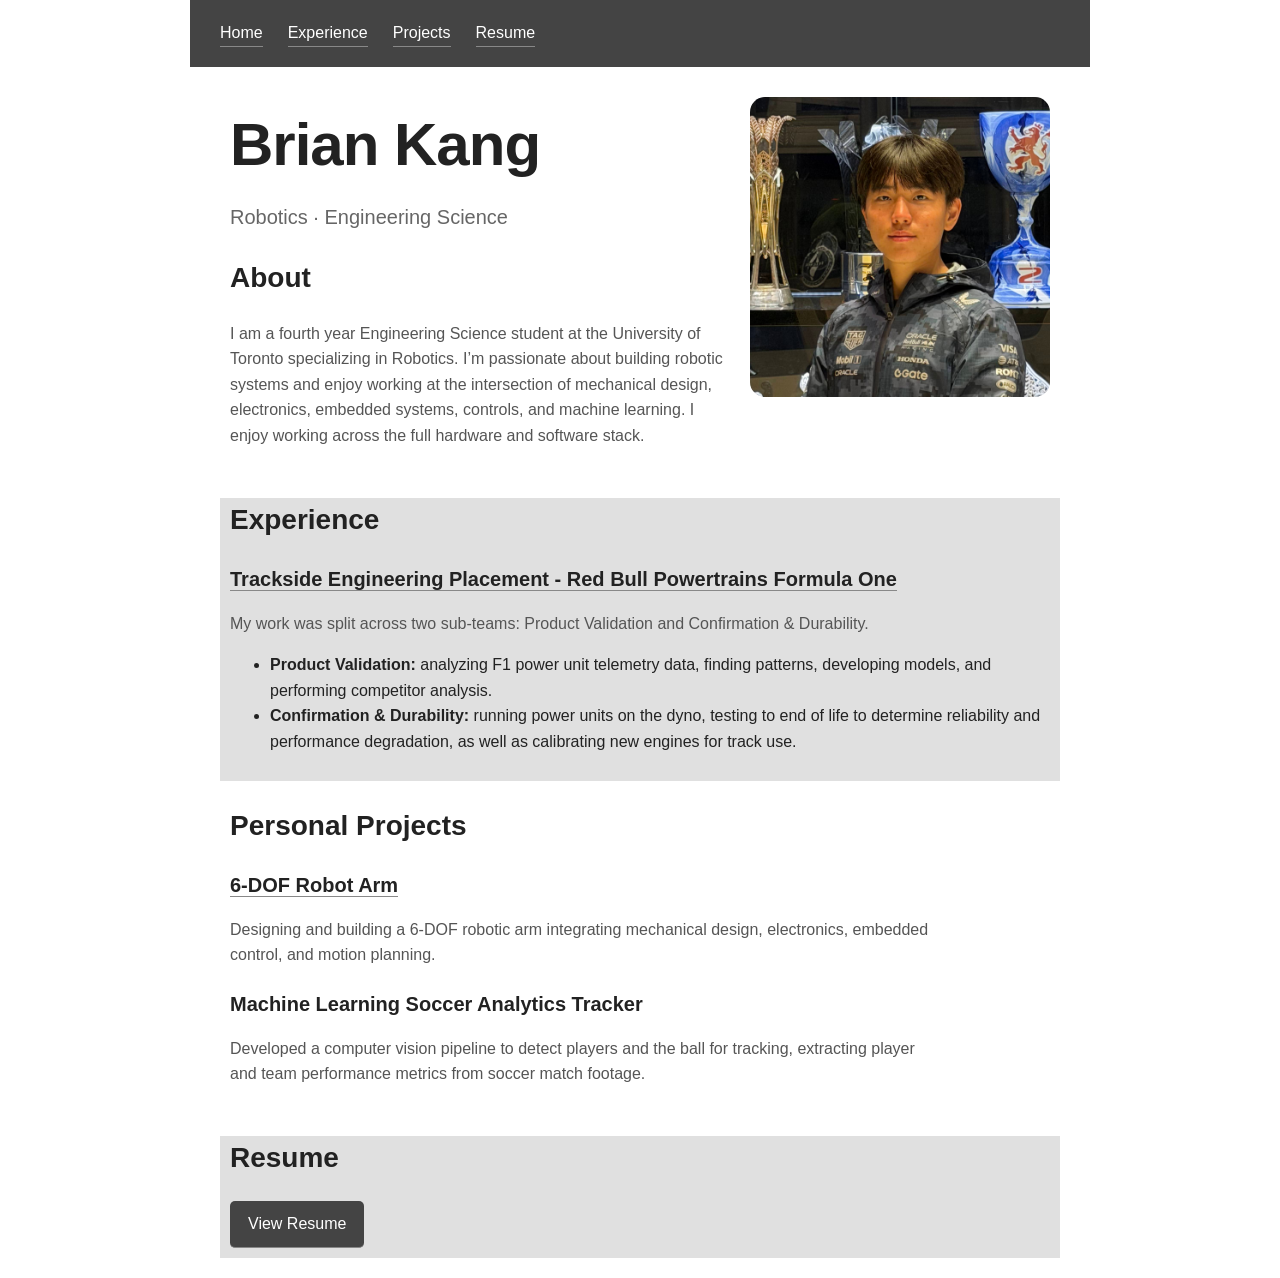
==== index.html @ 8e1b6d7b "alternating colour blocking" ====
<!DOCTYPE html>
<html lang="en">
<head>
    <meta charset="UTF-8">
    <meta name="viewport" content="width=device-width, initial-scale=1.0">
    <title>Brian Kang Portfolio</title>
    <link rel="stylesheet" href="style.css">
</head>

<body>
    <header>
        <nav>
            <a href="index.html">Home</a>
            <a href="experience.html">Experience</a>
            <a href="projects.html">Projects</a>
            <a href="assets/Brian-Kang-Resume.pdf">Resume</a>
        </nav>
    </header>

    <main>
        <section class="intro">
            <div>
                <h1 class="intro-name">Brian Kang</h1>
                <p class="intro-degree">Robotics · Engineering Science</p>

                <h2>About</h2>
                <p>
                    I am a fourth year Engineering Science student at the University of Toronto specializing in Robotics.
                    <!-- I’m interested in building intelligent robotic systems, with a particular focus on controls, embedded systems, and motion planning. -->
                     <!-- I enjoy working across the hardware and software stack, from designing mechanical systems and electronics to developing the control algorithms that bring them to life. -->
                    I’m passionate about building robotic systems and enjoy working at the intersection of mechanical design, electronics, embedded systems, controls, and machine learning.
                    I enjoy working across the full hardware and software stack.
                </p>
            </div>

            <img class="headshot" src="assets/headshot.jpg" alt="Brian Kang Headshot">
        </section>
    

        <section class="alternate-colour">
            <h2>Experience</h2>
            <h3>
                <a href="experience.html#red-bull">Trackside Engineering Placement - Red Bull Powertrains Formula One</a>
            </h3>
            <p>
                My work was split across two sub-teams: Product Validation and Confirmation & Durability.
            </p>
            <ul>
                <li>
                    <b>Product Validation:</b> analyzing F1 power unit telemetry data, finding patterns, developing models, and performing competitor analysis.
                </li>
                <li>
                    <b>Confirmation & Durability: </b> running power units on the dyno, testing to end of life to determine reliability and performance degradation, as well as calibrating new engines for track use.
                </li>
            </ul>
        </section>

        <section>
            <h2>Personal Projects</h2>
            <h3>
                <a href="projects.html#robot-arm">6-DOF Robot Arm</a>
            </h3>
            <p>
                Designing and building a 6-DOF robotic arm integrating mechanical
                design, electronics, embedded control, and motion planning.
            </p>

            <h3>Machine Learning Soccer Analytics Tracker</h3>
            <p>
                Developed a computer vision pipeline to detect players and
                the ball for tracking, extracting player and team performance metrics from
                soccer match footage.
            </p>
        </section>

        <section class="alternate-colour">
            <h2>Resume</h2>
            <a class="resume-button" href="assets/Brian-Kang-Resume.pdf">
                View Resume
            </a>
        </section>

    </main>

</body>
</html>
---- style.css ----
/* General */
* {
    box-sizing: border-box;
}

html {
    scroll-behavior: smooth;
}

body {
    margin: 0;
    font-family: -apple-system, BlinkMacSystemFont, "Segoe UI", sans-serif;
    color: #222;
    background: #fff;
    line-height: 1.6;
}

/* Layout */
header,
main {
    max-width: 900px;
    margin: 0 auto;
    padding: 0 30px;
}

header {
    background: #444;
    color: white;
    padding-top: 20px;
    padding-bottom: 20px;
    display: flex;
    justify-content: space-between;
    align-items: center;
}

nav {
    display: flex;
    gap: 25px;
}

img {
    width: 200px;
    align-items: center;
}

/* Sections */
section {
    padding: 10px 10px;
    padding-top: 0px;
    margin-bottom: 20px;
}

h1 {
    margin: 0;
    font-size: 36px;
    font-weight: 600;
    letter-spacing: -1px;
}

h2 {
    margin-bottom: 20px;
    font-size: 28px;
    font-weight: 600;
}

h3 {
    margin-bottom: 5px;
    font-size: 20px;
}

p {
    max-width: 700px;
    color: #555;
}

/* Text Classes */
.intro {
    display: grid;
    grid-template-columns: 2fr 1fr;
    gap: 20px;
    margin-top: 30px;
}

.intro-name {
    font-size: 60px;
}

.intro-degree {
    margin-top: 8px;
    color: #666;
    font-size: 20px;
}

.alternate-colour {
    background-color: #e0e0e0;
}

.content {
    max-width: 900px;
    margin: 0 auto;
    padding: 0 30px;
}

.resume-button {
    display: inline-block;
    background-color: #444;
    color: white;
    padding: 10px 18px;
    text-decoration: none;
    border-radius: 5px;
    transition: 0.2s;
}
.resume-button:hover {
    background-color: #888;
}


.projects {
    color: #222222;
    background: #ffffff;
}

/* Image Classes */
.headshot {
    width: 300px;
    height: 300px;
    object-fit: cover;
    border-radius: 5%;
}

/* Links */
a {
    color: inherit;
    text-decoration: none;
    border-bottom: 1px solid #888;
}

a:hover {
    border-bottom-color: #222;
}
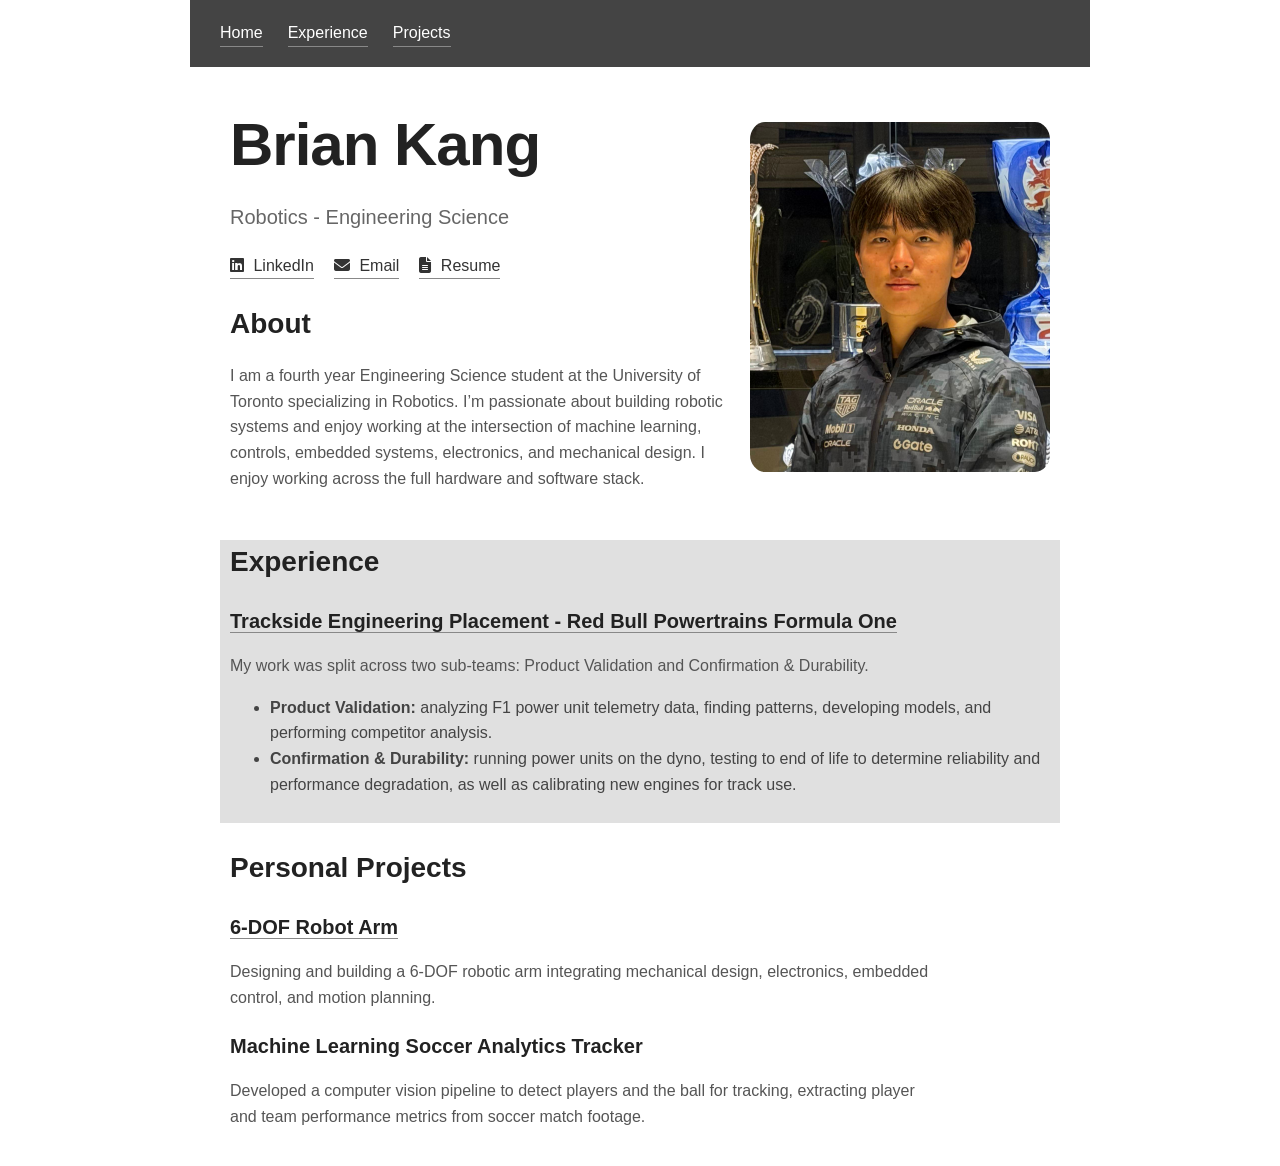
==== commit 37b19284: "added linkedin, email, and resume icons to main page" ====
--- a/index.html
+++ b/index.html
@@ -5,6 +5,9 @@
     <meta name="viewport" content="width=device-width, initial-scale=1.0">
     <title>Brian Kang Portfolio</title>
     <link rel="stylesheet" href="style.css">
+    <link
+        rel="stylesheet"
+        href="https://cdnjs.cloudflare.com/ajax/libs/font-awesome/6.5.2/css/all.min.css">
 </head>
 
 <body>
@@ -13,7 +16,6 @@
             <a href="index.html">Home</a>
             <a href="experience.html">Experience</a>
             <a href="projects.html">Projects</a>
-            <a href="assets/Brian-Kang-Resume.pdf">Resume</a>
         </nav>
     </header>
 
@@ -21,14 +23,29 @@
         <section class="intro">
             <div>
                 <h1 class="intro-name">Brian Kang</h1>
-                <p class="intro-degree">Robotics · Engineering Science</p>
+                <p class="intro-degree">Robotics - Engineering Science</p>
+
+                <div class="contact-links">
+                    <a href="https://www.linkedin.com/in/briansgkang/" target="_blank">
+                        <i class="fa-brands fa-linkedin"></i>
+                        LinkedIn
+                    </a>
+                    <a href="mailto:bsg.kang@mail.utoronto.ca">
+                        <i class="fa-solid fa-envelope"></i>
+                        Email
+                    </a>
+                    <a href="assets/Brian-Kang-Resume.pdf">
+                        <i class="fa-solid fa-file-lines"></i>
+                        Resume
+                    </a>
+                </div>
 
                 <h2>About</h2>
                 <p>
                     I am a fourth year Engineering Science student at the University of Toronto specializing in Robotics.
                     <!-- I’m interested in building intelligent robotic systems, with a particular focus on controls, embedded systems, and motion planning. -->
-                     <!-- I enjoy working across the hardware and software stack, from designing mechanical systems and electronics to developing the control algorithms that bring them to life. -->
-                    I’m passionate about building robotic systems and enjoy working at the intersection of mechanical design, electronics, embedded systems, controls, and machine learning.
+                    <!-- I enjoy working across the hardware and software stack, from designing mechanical systems and electronics to developing the control algorithms that bring them to life. -->
+                    I’m passionate about building robotic systems and enjoy working at the intersection of machine learning, controls, embedded systems, electronics, and mechanical design.
                     I enjoy working across the full hardware and software stack.
                 </p>
             </div>
@@ -72,14 +89,6 @@
                 soccer match footage.
             </p>
         </section>
-
-        <section class="alternate-colour">
-            <h2>Resume</h2>
-            <a class="resume-button" href="assets/Brian-Kang-Resume.pdf">
-                View Resume
-            </a>
-        </section>
-
     </main>
 
 </body>
--- a/style.css
+++ b/style.css
@@ -47,7 +47,7 @@
 section {
     padding: 10px 10px;
     padding-top: 0px;
-    margin-bottom: 20px;
+    margin-bottom: 10px;
 }
 
 h1 {
@@ -58,7 +58,7 @@
 }
 
 h2 {
-    margin-bottom: 20px;
+    margin-bottom: 10px;
     font-size: 28px;
     font-weight: 600;
 }
@@ -73,10 +73,14 @@
     color: #555;
 }
 
-/* Text Classes */
+li {
+    color: #444;
+}
+
+/* Classes */
 .intro {
     display: grid;
-    grid-template-columns: 2fr 1fr;
+    grid-template-columns: 3fr 1fr;
     gap: 20px;
     margin-top: 30px;
 }
@@ -120,12 +124,27 @@
     background: #ffffff;
 }
 
+.contact-links {
+    display: flex;
+    gap: 20px;
+}
+
+.contact-links a {
+    text-decoration: none;
+    color: #333;
+}
+
+.contact-links i {
+    margin-right: 5px;
+}
+
 /* Image Classes */
 .headshot {
     width: 300px;
-    height: 300px;
+    height: 350px;
     object-fit: cover;
     border-radius: 5%;
+    margin-top: 25px;
 }
 
 /* Links */
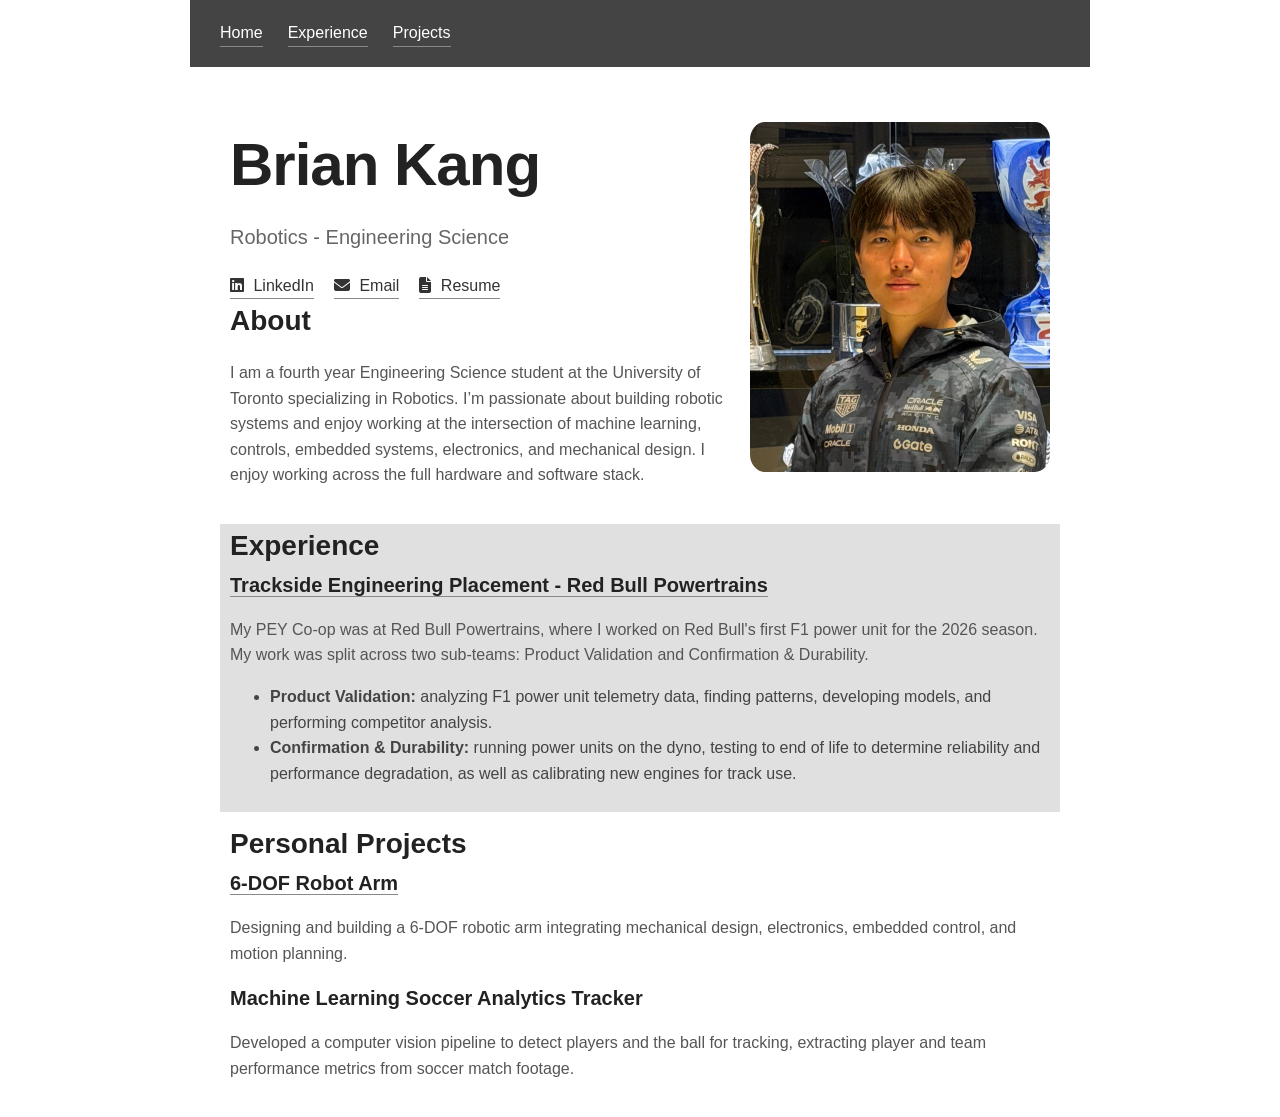
==== commit 8de19ed8: "wrote experience page, added html page icons" ====
--- a/index.html
+++ b/index.html
@@ -8,6 +8,7 @@
     <link
         rel="stylesheet"
         href="https://cdnjs.cloudflare.com/ajax/libs/font-awesome/6.5.2/css/all.min.css">
+    <link rel="icon" href="data:image/svg+xml,<svg xmlns=%22http://www.w3.org/2000/svg%22 viewBox=%220 0 100 100%22><text y=%22.9em%22 font-size=%2290%22>🦾</text></svg>">
 </head>
 
 <body>
@@ -57,9 +58,10 @@
         <section class="alternate-colour">
             <h2>Experience</h2>
             <h3>
-                <a href="experience.html#red-bull">Trackside Engineering Placement - Red Bull Powertrains Formula One</a>
+                <a href="experience.html#red-bull">Trackside Engineering Placement - Red Bull Powertrains</a>
             </h3>
             <p>
+                My PEY Co-op was at Red Bull Powertrains, where I worked on Red Bull's first F1 power unit for the 2026 season.
                 My work was split across two sub-teams: Product Validation and Confirmation & Durability.
             </p>
             <ul>
--- a/style.css
+++ b/style.css
@@ -52,24 +52,25 @@
 
 h1 {
     margin: 0;
+    margin-top: 20px;
     font-size: 36px;
     font-weight: 600;
     letter-spacing: -1px;
 }
 
 h2 {
-    margin-bottom: 10px;
+    margin: 0;
     font-size: 28px;
     font-weight: 600;
 }
 
 h3 {
-    margin-bottom: 5px;
+    margin: 0;
     font-size: 20px;
 }
 
 p {
-    max-width: 700px;
+    /* max-width: 700px; */
     color: #555;
 }
 
@@ -147,6 +148,62 @@
     margin-top: 25px;
 }
 
+.project-header {
+    display: flex;
+    justify-content: space-between;
+    align-items: center;
+}
+
+.project-section {
+    display: flex;
+    align-items: center;
+    gap: 40px;
+}
+
+.project-section.reverse {
+    flex-direction: row-reverse;
+}
+
+.project-image {
+    width: 50%;
+    height: auto;
+}
+
+.image-column {
+    display: flex;
+    flex-direction: column;
+    gap: 10px;
+}
+
+.image-column .project-image {
+    width: 100%;
+}
+
+.gallery {
+    display: grid;
+    grid-template-columns: repeat(6, 1fr);
+    gap: 15px;
+}
+
+.gallery img {
+    width: 100%;
+    height: 150px;
+    object-fit: cover;
+}
+
+.gallery-three {
+    display: grid;
+    grid-template-columns: repeat(3, 1fr);
+    gap: 15px;
+}
+
+.gallery-three img {
+    width: 100%;
+    height: 400px;
+    object-fit: cover;
+}
+
+
 /* Links */
 a {
     color: inherit;
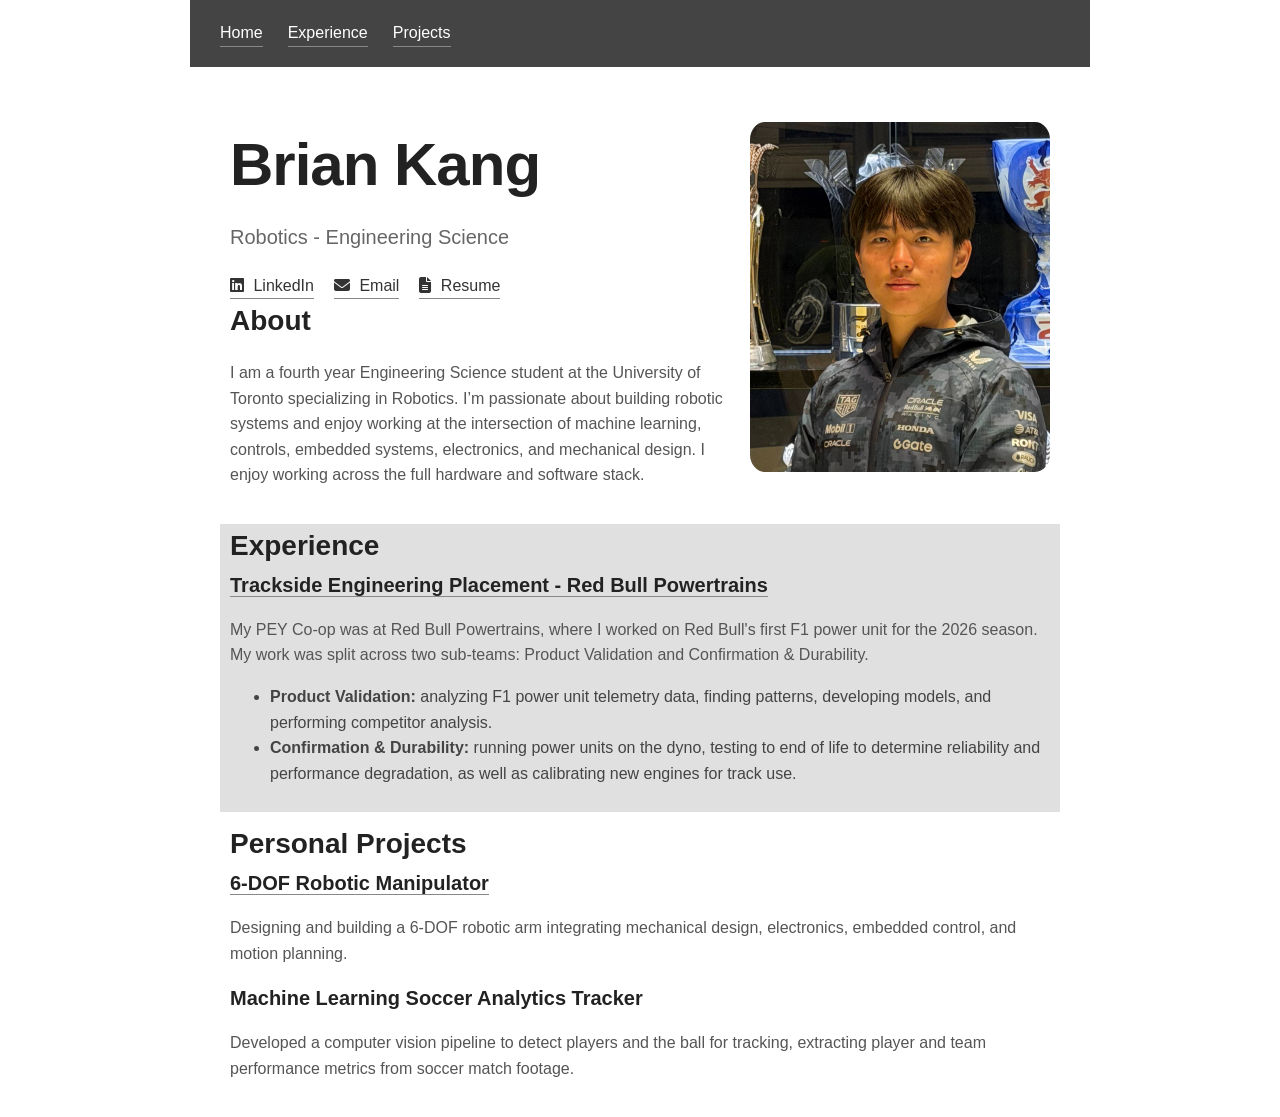
==== commit 76f55a9f: "updated resume" ====
--- a/index.html
+++ b/index.html
@@ -77,7 +77,7 @@
         <section>
             <h2>Personal Projects</h2>
             <h3>
-                <a href="projects.html#robot-arm">6-DOF Robot Arm</a>
+                <a href="projects.html#robot-arm">6-DOF Robotic Manipulator</a>
             </h3>
             <p>
                 Designing and building a 6-DOF robotic arm integrating mechanical
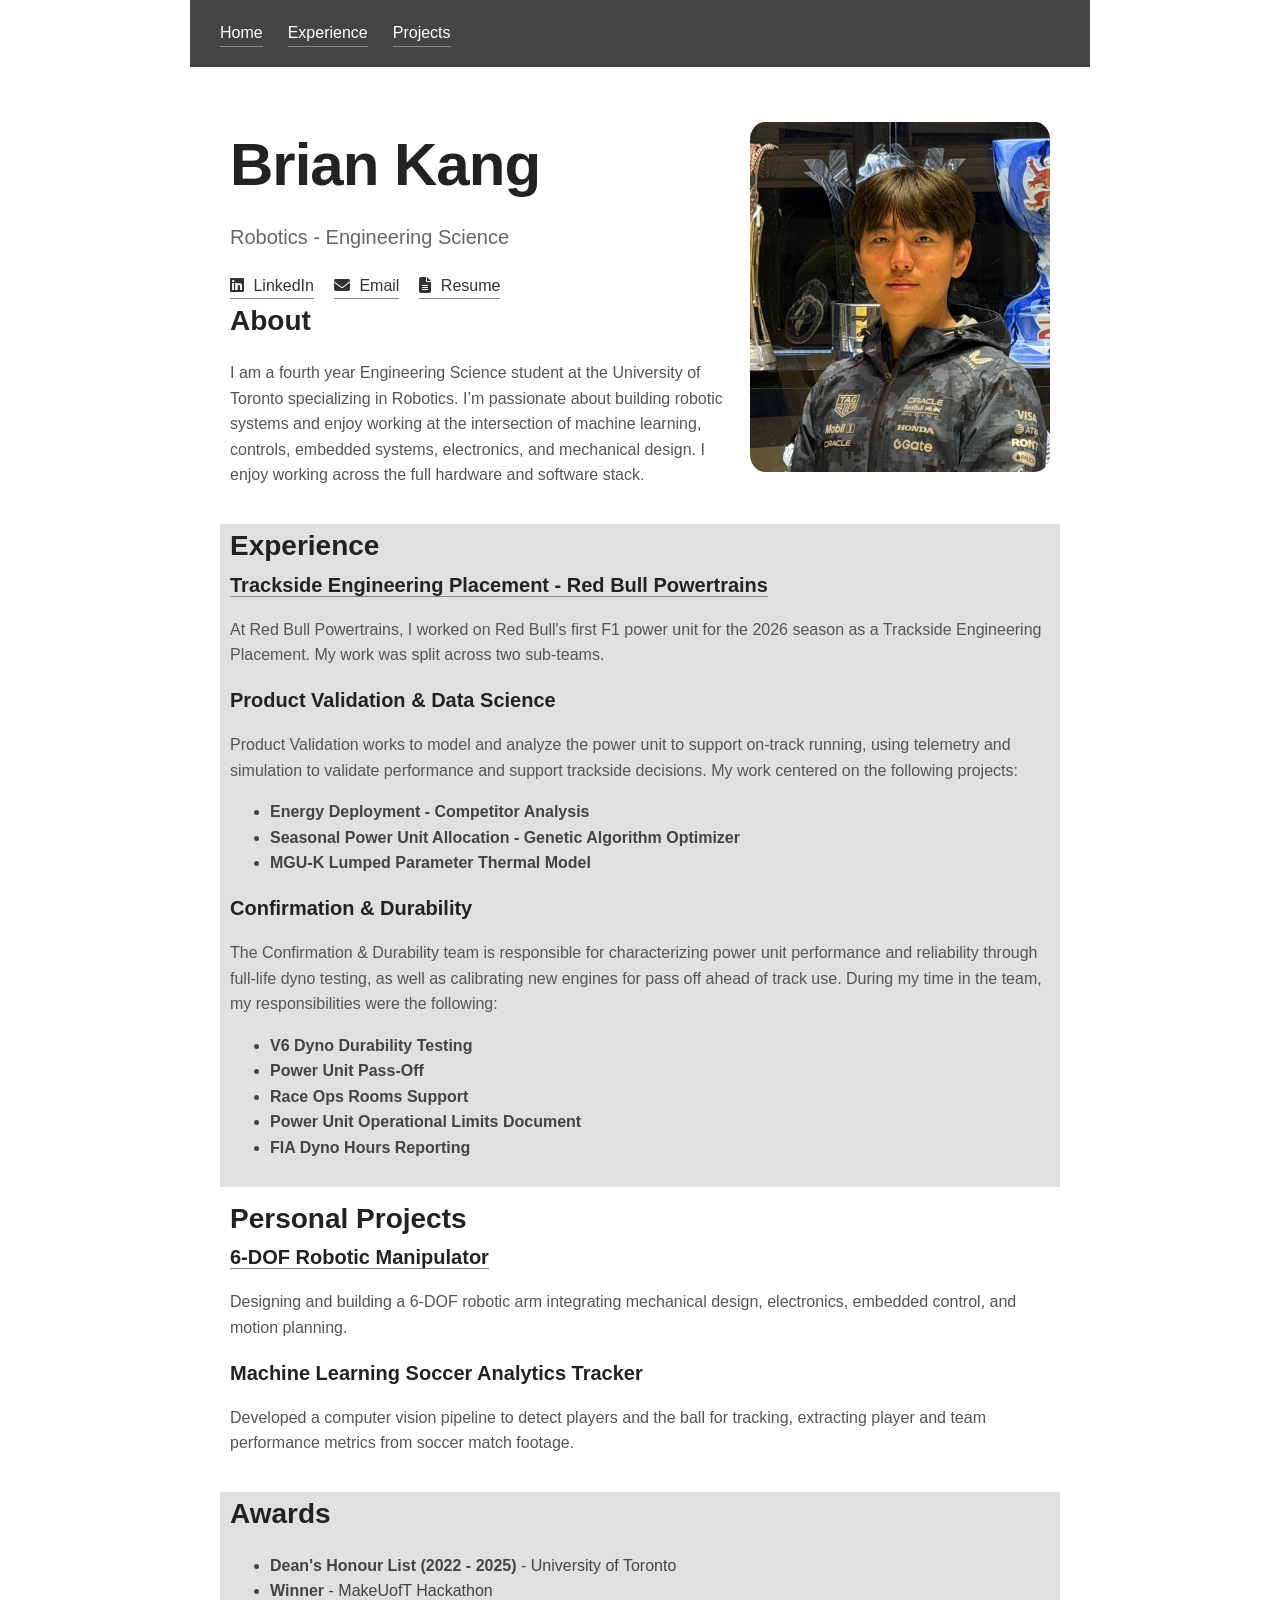
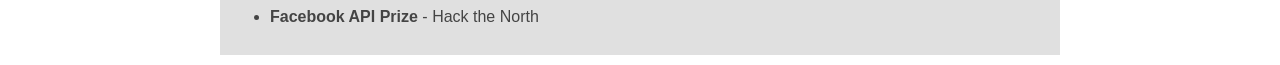
==== commit 0b65c514: "updated all RBPT related material, more fleshed out details and structured explanation" ====
--- a/index.html
+++ b/index.html
@@ -61,16 +61,34 @@
                 <a href="experience.html#red-bull">Trackside Engineering Placement - Red Bull Powertrains</a>
             </h3>
             <p>
-                My PEY Co-op was at Red Bull Powertrains, where I worked on Red Bull's first F1 power unit for the 2026 season.
-                My work was split across two sub-teams: Product Validation and Confirmation & Durability.
+                At Red Bull Powertrains, I worked on Red Bull's first F1 power unit for the 2026 season as a 
+                Trackside Engineering Placement. My work was split across two sub-teams.
+            </p>
+
+            <h3>Product Validation & Data Science</h3>
+            <p>
+                Product Validation works to model and analyze the power unit to support on-track running,
+                using telemetry and simulation to validate performance and support trackside decisions.
+                My work centered on the following projects:
             </p>
             <ul>
-                <li>
-                    <b>Product Validation:</b> analyzing F1 power unit telemetry data, finding patterns, developing models, and performing competitor analysis.
-                </li>
-                <li>
-                    <b>Confirmation & Durability: </b> running power units on the dyno, testing to end of life to determine reliability and performance degradation, as well as calibrating new engines for track use.
-                </li>
+                <li><b>Energy Deployment - Competitor Analysis</b></li>
+                <li><b>Seasonal Power Unit Allocation - Genetic Algorithm Optimizer</b></li>
+                <li><b>MGU-K Lumped Parameter Thermal Model</b></li>
+            </ul>
+
+            <h3>Confirmation & Durability</h3>
+            <p>
+                The Confirmation & Durability team is responsible for characterizing power unit performance and reliability
+                through full-life dyno testing, as well as calibrating new engines for pass off ahead of track use.
+                During my time in the team, my responsibilities were the following:
+            </p>
+            <ul>
+                <li><b>V6 Dyno Durability Testing</b></li>
+                <li><b>Power Unit Pass-Off</b></li>
+                <li><b>Race Ops Rooms Support</b></li>
+                <li><b>Power Unit Operational Limits Document</b></li>
+                <li><b>FIA Dyno Hours Reporting</b></li>
             </ul>
         </section>
 
@@ -91,6 +109,33 @@
                 soccer match footage.
             </p>
         </section>
+
+        <!-- <section class="alternate-colour">
+            <h2>Education</h2>
+            <h3>Robotics | Engineering Science - University of Toronto</h3>
+            <b>3.71 GPA</b> - Dean's Honour List
+            
+            
+        </section> -->
+
+        <section class="alternate-colour">
+            <h2>Awards</h2>
+            <ul>
+                <li>
+                    <b>Dean's Honour List (2022 - 2025) </b> - University of Toronto 
+                </li>
+                <li>
+                    <b>Winner</b> - MakeUofT Hackathon
+                </li>
+                <li>
+                    <b>Facebook API Prize</b> - Hack the North
+                </li>
+            </ul>
+        </section>
+
+        <!-- <section>
+            <h2>Skills</h2>
+        </section> -->
     </main>
 
 </body>
--- a/style.css
+++ b/style.css
@@ -39,8 +39,7 @@
 }
 
 img {
-    width: 200px;
-    align-items: center;
+    height: auto;
 }
 
 /* Sections */
@@ -69,8 +68,15 @@
     font-size: 20px;
 }
 
+h4 {
+    margin: 0;
+    margin-top: 15px;
+    font-size: 17px;
+    font-weight: 600;
+    color: #444;
+}
+
 p {
-    /* max-width: 700px; */
     color: #555;
 }
 
@@ -98,31 +104,6 @@
 
 .alternate-colour {
     background-color: #e0e0e0;
-}
-
-.content {
-    max-width: 900px;
-    margin: 0 auto;
-    padding: 0 30px;
-}
-
-.resume-button {
-    display: inline-block;
-    background-color: #444;
-    color: white;
-    padding: 10px 18px;
-    text-decoration: none;
-    border-radius: 5px;
-    transition: 0.2s;
-}
-.resume-button:hover {
-    background-color: #888;
-}
-
-
-.projects {
-    color: #222222;
-    background: #ffffff;
 }
 
 .contact-links {
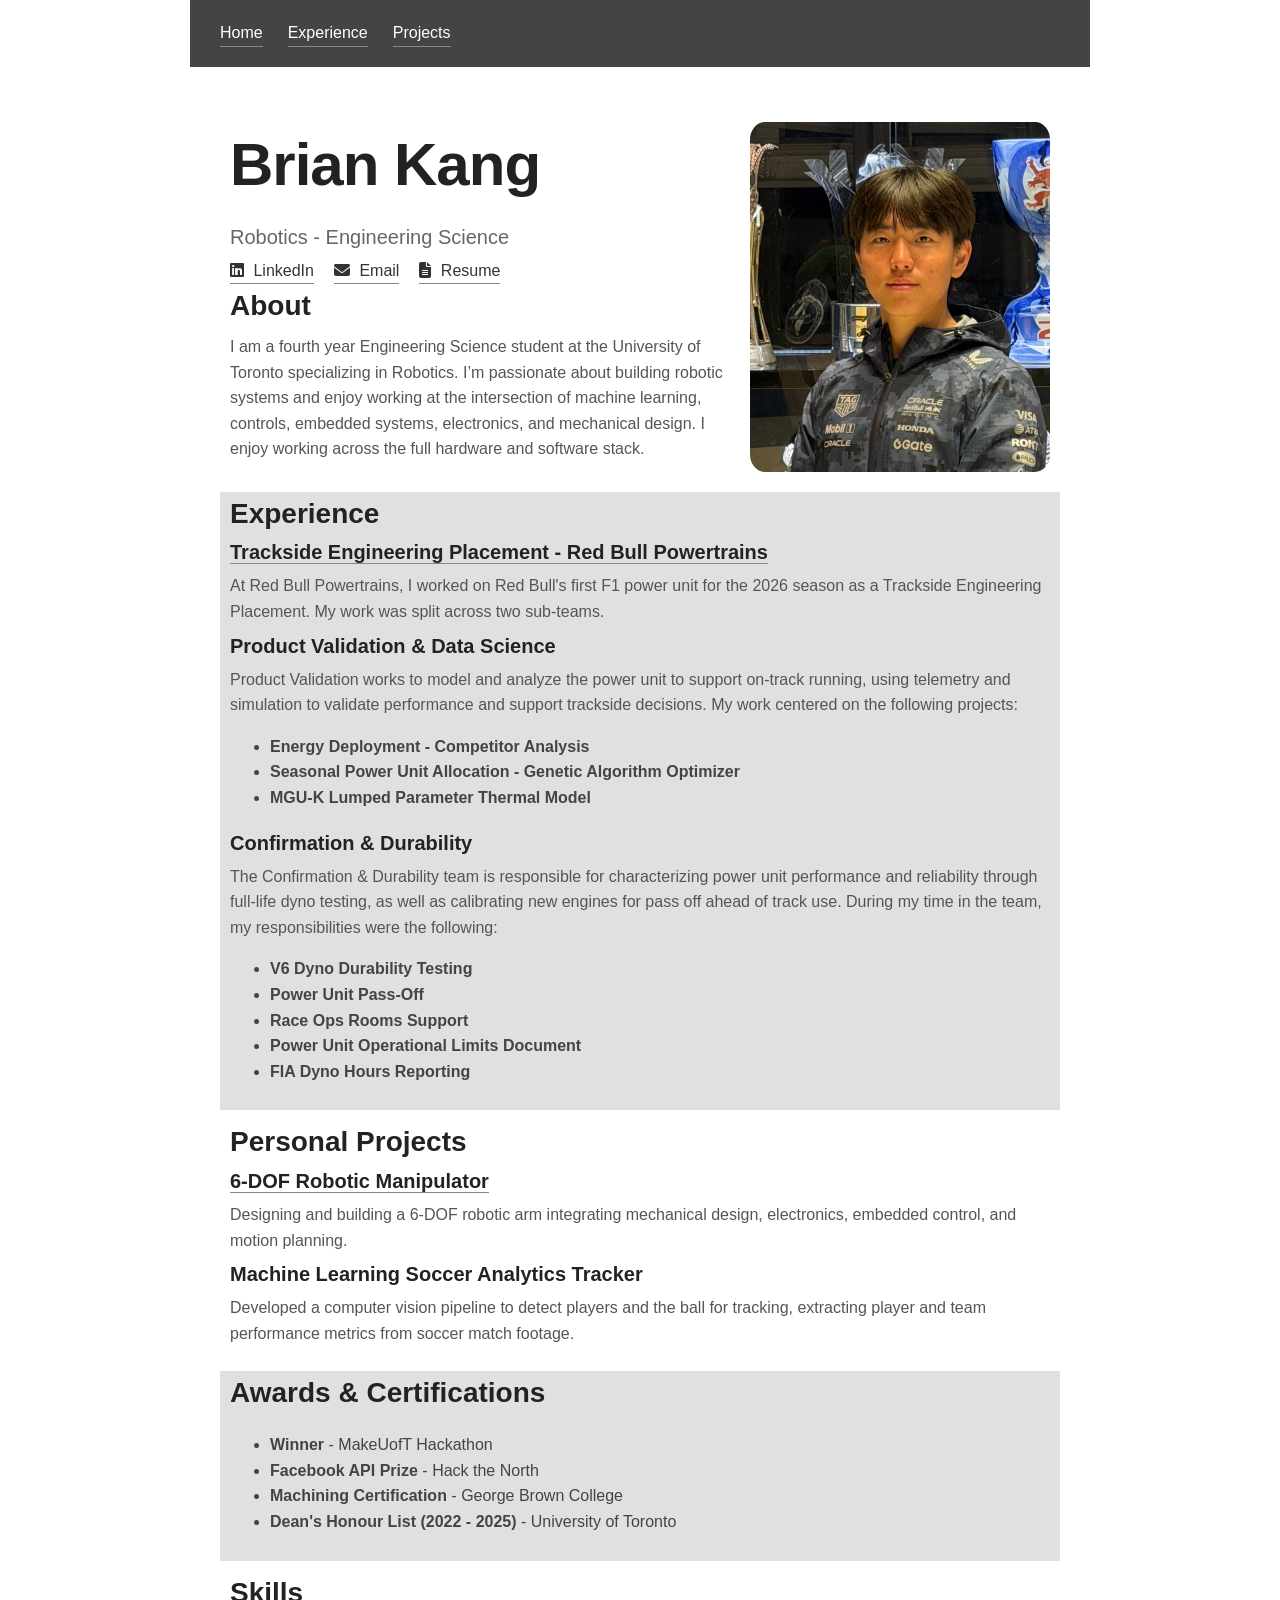
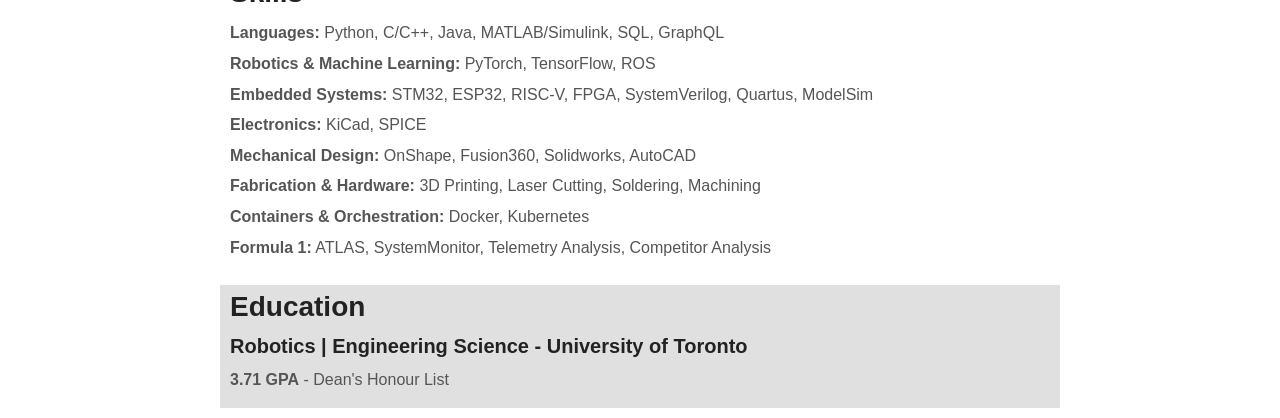
==== commit 78dc17ee: "added skills section to main page" ====
--- a/index.html
+++ b/index.html
@@ -110,33 +110,57 @@
             </p>
         </section>
 
-        <!-- <section class="alternate-colour">
-            <h2>Education</h2>
-            <h3>Robotics | Engineering Science - University of Toronto</h3>
-            <b>3.71 GPA</b> - Dean's Honour List
-            
-            
-        </section> -->
-
         <section class="alternate-colour">
-            <h2>Awards</h2>
+            <h2>Awards & Certifications</h2>
             <ul>
-                <li>
-                    <b>Dean's Honour List (2022 - 2025) </b> - University of Toronto 
-                </li>
                 <li>
                     <b>Winner</b> - MakeUofT Hackathon
                 </li>
                 <li>
                     <b>Facebook API Prize</b> - Hack the North
                 </li>
+                <li>
+                    <b>Machining Certification</b> - George Brown College
+                </li>
+                <li>
+                    <b>Dean's Honour List (2022 - 2025) </b> - University of Toronto 
+                </li>
             </ul>
         </section>
 
+        <section>
+            <h2>Skills</h2>
+            <p><b>Languages:</b> Python, C/C++, Java, MATLAB/Simulink, SQL, GraphQL</p>
+            <p><b>Robotics & Machine Learning:</b> PyTorch, TensorFlow, ROS</p>
+            <p><b>Embedded Systems:</b> STM32, ESP32, RISC-V, FPGA, SystemVerilog, Quartus, ModelSim</p>
+            <p><b>Electronics:</b> KiCad, SPICE</p>
+            <p><b>Mechanical Design:</b> OnShape, Fusion360, Solidworks, AutoCAD</p>
+            <p><b>Fabrication & Hardware:</b> 3D Printing, Laser Cutting, Soldering, Machining</p>
+            <p><b>Containers & Orchestration:</b> Docker, Kubernetes</p>
+            <p><b>Formula 1:</b> ATLAS, SystemMonitor, Telemetry Analysis, Competitor Analysis</p>
+            </ul>
+        </section>
+
+        <section class="alternate-colour">
+            <h2>Education</h2>
+            <h3>Robotics | Engineering Science - University of Toronto</h3>
+            <p><b>3.71 GPA</b> - Dean's Honour List</p>
+        </section>
+
         <!-- <section>
-            <h2>Skills</h2>
-        </section> -->
-    </main>
+            <h2>Thesis</h2>
+            <h3>Thesis Topic Title</h3>
+            <p>
+                Topic to be determined.
+            </p>
+            <p>
+                Supervised by
+                <a href="https://crl.utm.utoronto.ca/jbk/" target="_blank">Dr. Jessica Burgner-Kahrs</a>
+                at the <a href="https://crl.utm.utoronto.ca/" target="_blank">Continuum Robotics Laboratory</a>,
+                with mentorship from Ph.D. student Spencer Teetaert.
+            </p>
+        </section>
+    </main> -->
 
 </body>
 </html>
--- a/style.css
+++ b/style.css
@@ -77,6 +77,9 @@
 }
 
 p {
+    margin: 0;
+    margin-top: 5px;
+    margin-bottom: 5px;
     color: #555;
 }
 
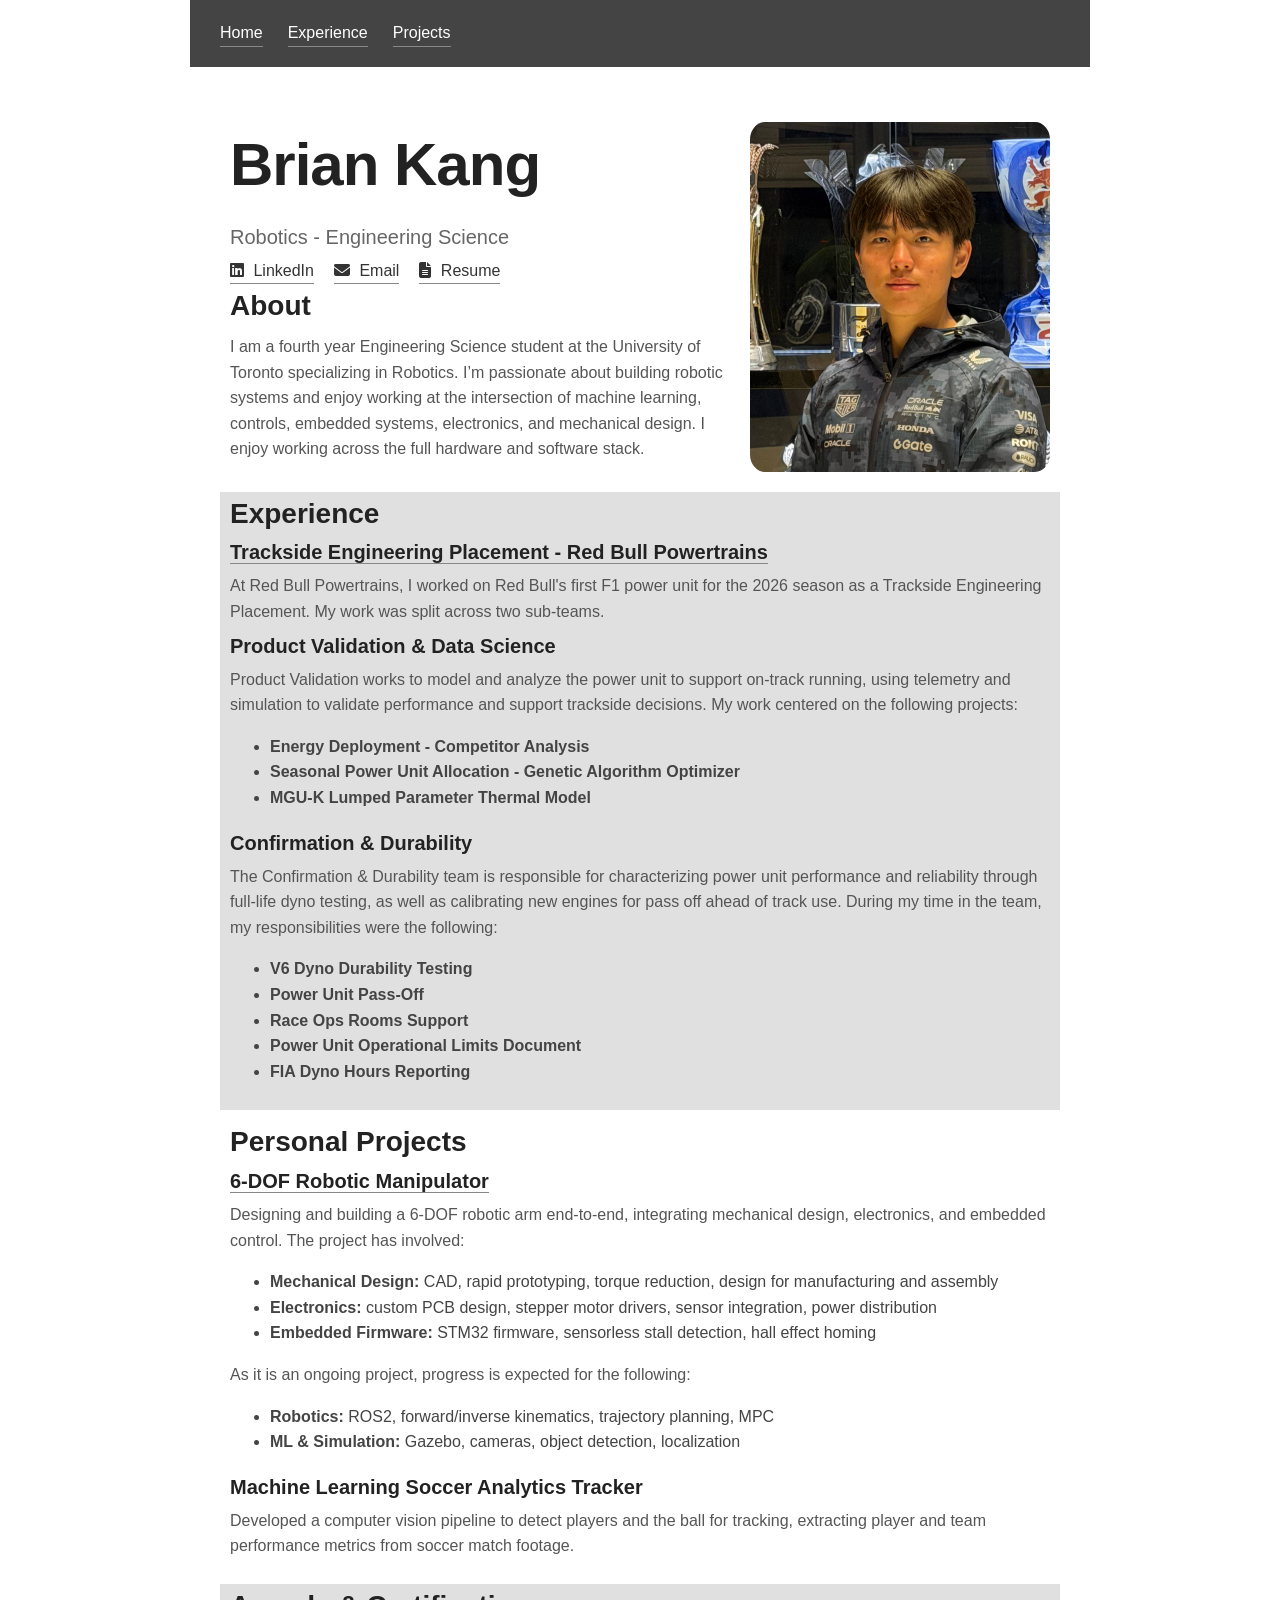
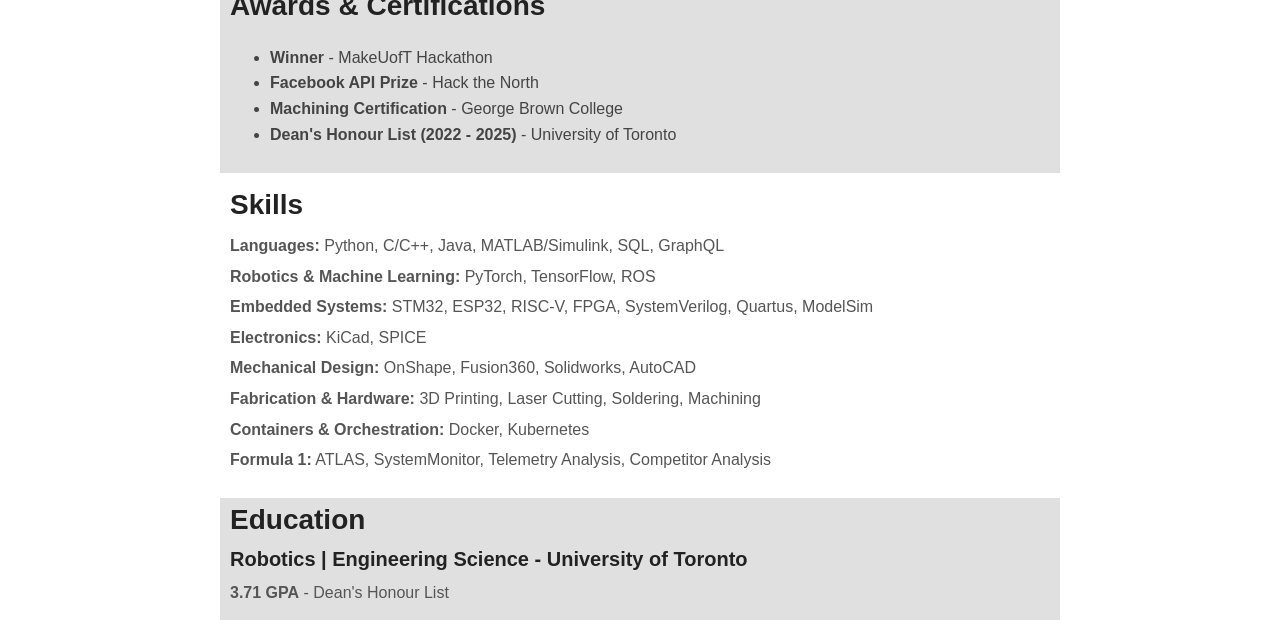
==== commit 2f51bd3b: "embedded section done upto current progress" ====
--- a/index.html
+++ b/index.html
@@ -98,9 +98,21 @@
                 <a href="projects.html#robot-arm">6-DOF Robotic Manipulator</a>
             </h3>
             <p>
-                Designing and building a 6-DOF robotic arm integrating mechanical
-                design, electronics, embedded control, and motion planning.
+                Designing and building a 6-DOF robotic arm end-to-end, integrating mechanical design, electronics, and
+                embedded control. The project has involved:
             </p>
+            <ul>
+                <li><b>Mechanical Design:</b> CAD, rapid prototyping, torque reduction, design for manufacturing and assembly</li>
+                <li><b>Electronics:</b> custom PCB design, stepper motor drivers, sensor integration, power distribution</li>
+                <li><b>Embedded Firmware:</b> STM32 firmware, sensorless stall detection, hall effect homing</li>
+            </ul>
+            <p>
+                As it is an ongoing project, progress is expected for the following:
+            </p>
+            <ul>
+                <li><b>Robotics:</b> ROS2, forward/inverse kinematics, trajectory planning, MPC</li>
+                <li><b>ML & Simulation:</b> Gazebo, cameras, object detection, localization</li>
+            </ul>
 
             <h3>Machine Learning Soccer Analytics Tracker</h3>
             <p>
--- a/style.css
+++ b/style.css
@@ -70,8 +70,16 @@
 
 h4 {
     margin: 0;
-    margin-top: 15px;
+    margin-top: 10px;
     font-size: 17px;
+    font-weight: 600;
+    color: #444;
+}
+
+h5 {
+    margin: 0;
+    margin-top: 10px;
+    font-size: 15px;
     font-weight: 600;
     color: #444;
 }
@@ -138,29 +146,52 @@
     align-items: center;
 }
 
-.project-section {
-    display: flex;
-    align-items: center;
-    gap: 40px;
-}
-
-.project-section.reverse {
-    flex-direction: row-reverse;
-}
-
-.project-image {
-    width: 50%;
+.project-float {
+    margin-top: 20px;
+}
+
+.project-image-float {
+    float: right;
+    width: 45%;
     height: auto;
-}
-
-.image-column {
+    margin-left: 30px;
+    margin-bottom: 10px;
+}
+
+.project-float::after {
+    content: "";
+    display: block;
+    clear: both;
+}
+
+.project-image-float.left {
+    float: left;
+    margin-left: 0;
+    margin-right: 30px;
+}
+
+.image-column-float {
     display: flex;
     flex-direction: column;
     gap: 10px;
-}
-
-.image-column .project-image {
+    width: 45%;
+}
+
+.image-column-float.left {
+    float: left;
+    margin-right: 30px;
+    margin-bottom: 10px;
+}
+
+.image-column-float.right {
+    float: right;
+    margin-left: 30px;
+    margin-bottom: 10px;
+}
+
+.image-column-float .project-image-float {
     width: 100%;
+    float: none; /* prevent the individual images from also trying to float */
 }
 
 .gallery {
@@ -185,6 +216,14 @@
     width: 100%;
     height: 400px;
     object-fit: cover;
+}
+
+.wip-note {
+    font-size: 20px;
+    font-style: italic;
+    color: #888;
+    margin-top: 20px;
+    margin-bottom: 20px;
 }
 
 
@@ -197,4 +236,76 @@
 
 a:hover {
     border-bottom-color: #222;
+}
+
+/* Responsive */
+@media (max-width: 700px) {
+    header,
+    main {
+        padding: 0 20px;
+    }
+
+    header {
+        flex-direction: column;
+        gap: 15px;
+        text-align: center;
+    }
+
+    nav {
+        flex-wrap: wrap;
+        justify-content: center;
+        gap: 15px;
+    }
+
+    .intro {
+        grid-template-columns: 1fr;
+    }
+
+    .intro-name {
+        font-size: 42px;
+    }
+
+    h1 {
+        font-size: 28px;
+    }
+
+    h2 {
+        font-size: 22px;
+    }
+
+    .headshot {
+        width: 100%;
+        max-width: 300px;
+        height: auto;
+        aspect-ratio: 6 / 7;
+    }
+
+    .contact-links {
+        flex-wrap: wrap;
+        gap: 12px;
+    }
+
+    .project-header {
+        flex-direction: column;
+        align-items: flex-start;
+        gap: 5px;
+    }
+
+    .project-image-float {
+        float: none;
+        width: 100%;
+        margin: 0 0 15px 0;
+    }
+
+    .gallery {
+        grid-template-columns: repeat(2, 1fr);
+    }
+
+    .gallery-three {
+        grid-template-columns: 1fr;
+    }
+
+    .gallery-three img {
+        height: 250px;
+    }
 }
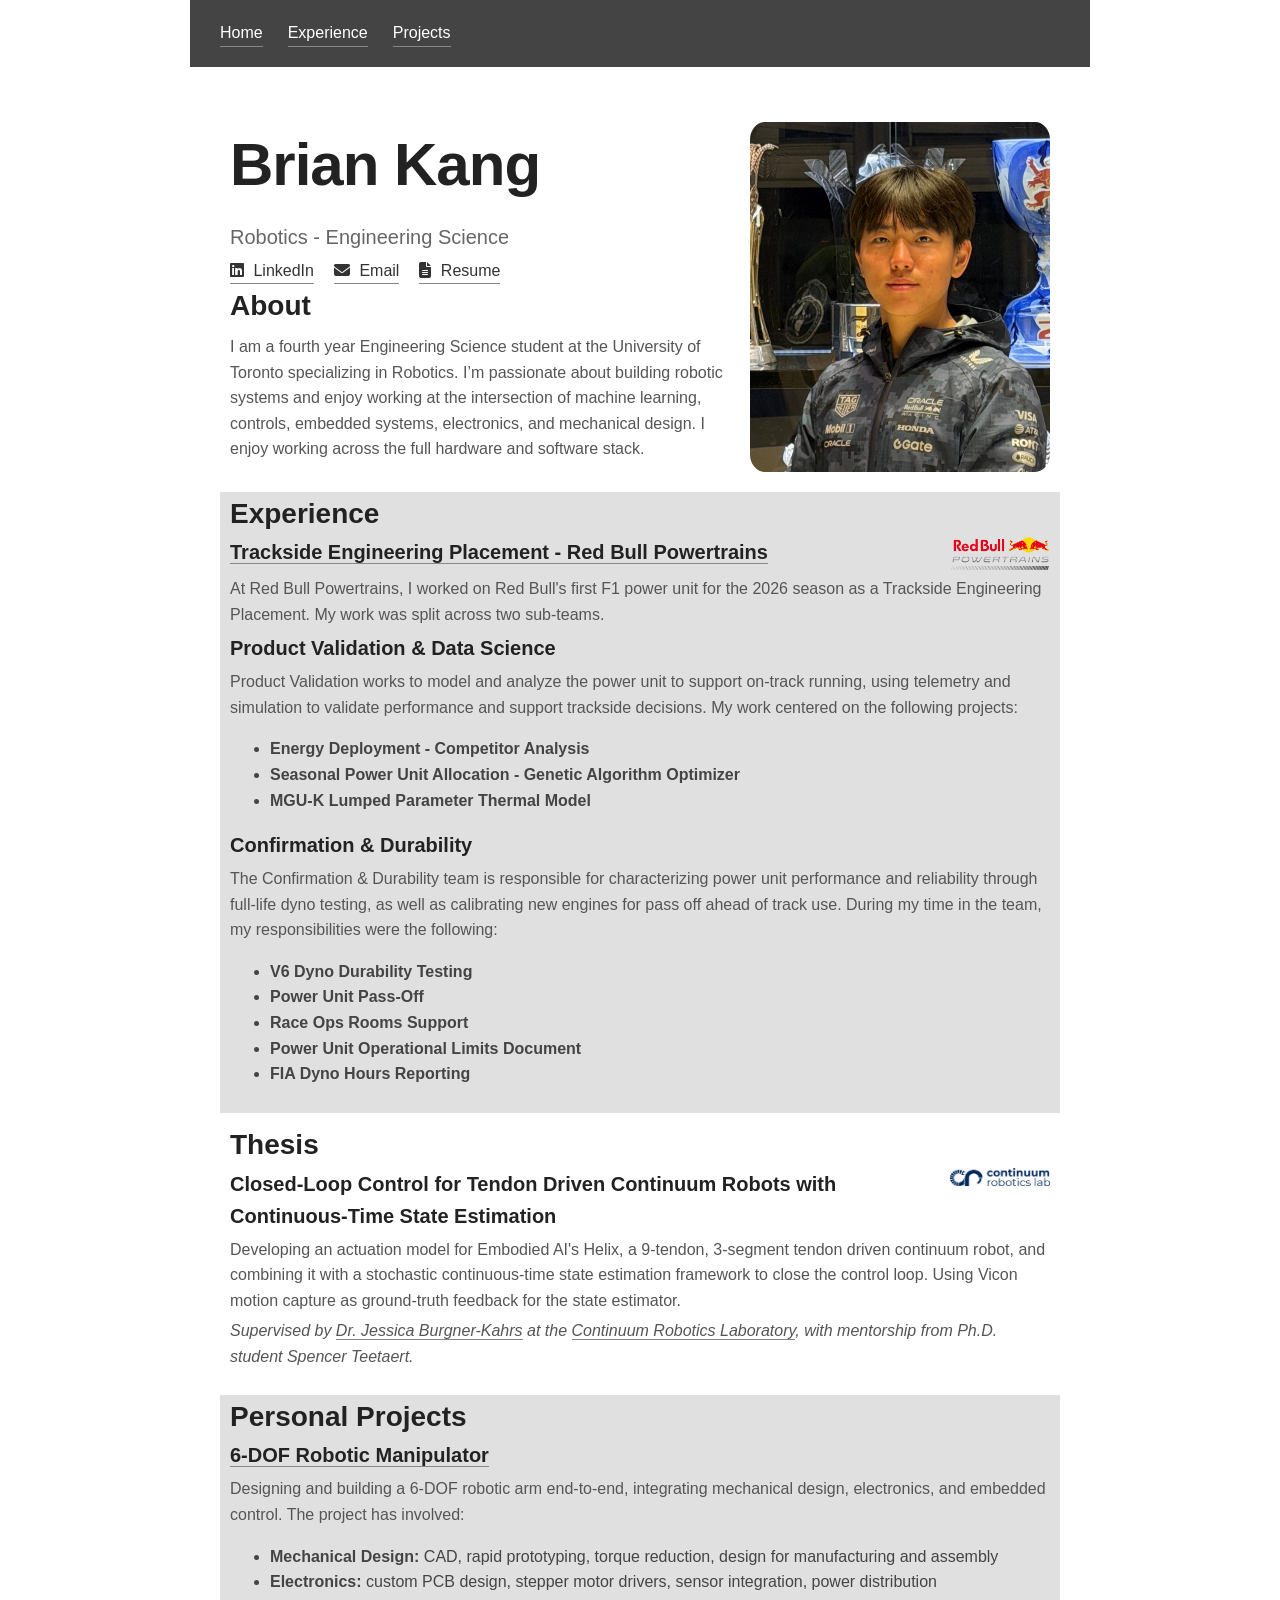
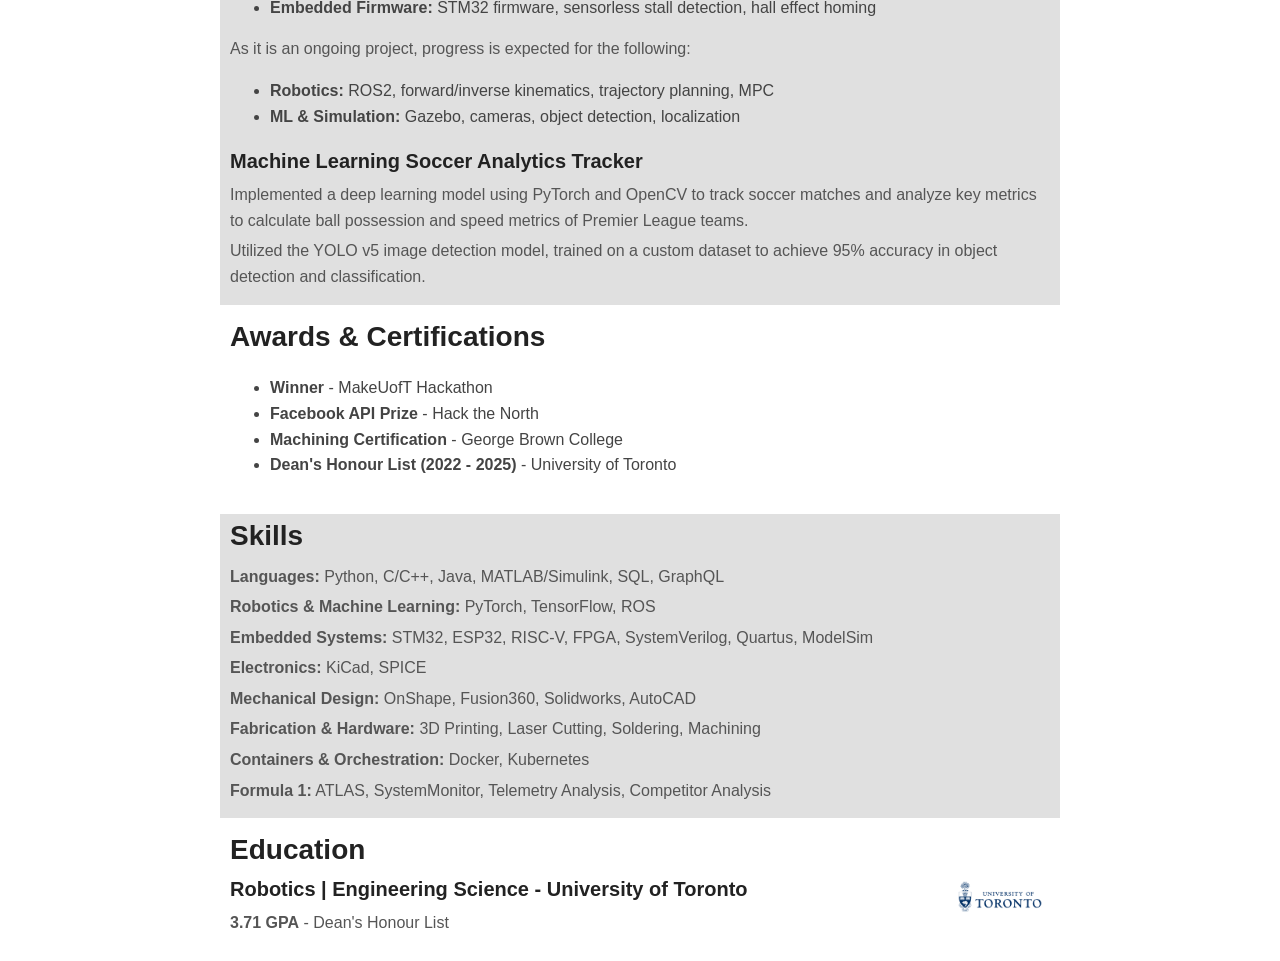
==== commit 5f6d565b: "added thesis section, added logos to main page for rbpt, crl, uoft, added final pcb image" ====
--- a/index.html
+++ b/index.html
@@ -57,9 +57,12 @@
 
         <section class="alternate-colour">
             <h2>Experience</h2>
-            <h3>
-                <a href="experience.html#red-bull">Trackside Engineering Placement - Red Bull Powertrains</a>
-            </h3>
+            <div class="exp-header">
+                <div class="exp-text">
+                    <h3><a href="experience.html#red-bull">Trackside Engineering Placement - Red Bull Powertrains</a></h3>
+                </div>
+                <img class="exp-logo" src="assets/logos/rbpt-logo.png" alt="Red Bull Powertrains logo">
+            </div>
             <p>
                 At Red Bull Powertrains, I worked on Red Bull's first F1 power unit for the 2026 season as a 
                 Trackside Engineering Placement. My work was split across two sub-teams.
@@ -93,6 +96,33 @@
         </section>
 
         <section>
+            <h2>Thesis</h2>
+            <div class="exp-header">
+                <div class="exp-text">
+                    <h3>Closed-Loop Control for Tendon Driven Continuum Robots with Continuous-Time State Estimation</h3>
+                </div>
+                <img class="exp-logo" src="assets/logos/crl-logo.png" alt="Continuum Robotics Laboratory logo">
+            </div>
+            <p>
+                Developing an actuation model for Embodied AI's Helix, 
+                a 9-tendon, 3-segment tendon driven continuum robot, 
+                and combining it with a stochastic continuous-time state estimation framework to close the control loop. 
+                Using Vicon motion capture as ground-truth feedback for the state estimator.
+            </p>
+
+            </p>
+            <p>
+                <em>
+                Supervised by
+                <a href="https://crl.utm.utoronto.ca/jbk/" target="_blank">Dr. Jessica Burgner-Kahrs</a>
+                at the 
+                <a href="https://crl.utm.utoronto.ca/" target="_blank">Continuum Robotics Laboratory</a>,
+                with mentorship from Ph.D. student Spencer Teetaert.
+                </em>
+            </p>
+        </section>
+
+        <section class="alternate-colour">
             <h2>Personal Projects</h2>
             <h3>
                 <a href="projects.html#robot-arm">6-DOF Robotic Manipulator</a>
@@ -116,31 +146,34 @@
 
             <h3>Machine Learning Soccer Analytics Tracker</h3>
             <p>
-                Developed a computer vision pipeline to detect players and
-                the ball for tracking, extracting player and team performance metrics from
-                soccer match footage.
-            </p>
+                Implemented a deep learning model using PyTorch and OpenCV to track soccer matches and analyze key metrics 
+                to calculate ball possession and speed metrics of Premier League teams.
+            </p>
+            <p>
+                Utilized the YOLO v5 image detection model, trained on a custom dataset to achieve 95% accuracy 
+                in object detection and classification.
+            </p>
+        </section>
+
+        <section>
+            <h2>Awards & Certifications</h2>
+            <ul>
+                <li>
+                    <b>Winner</b> - MakeUofT Hackathon
+                </li>
+                <li>
+                    <b>Facebook API Prize</b> - Hack the North
+                </li>
+                <li>
+                    <b>Machining Certification</b> - George Brown College
+                </li>
+                <li>
+                    <b>Dean's Honour List (2022 - 2025) </b> - University of Toronto 
+                </li>
+            </ul>
         </section>
 
         <section class="alternate-colour">
-            <h2>Awards & Certifications</h2>
-            <ul>
-                <li>
-                    <b>Winner</b> - MakeUofT Hackathon
-                </li>
-                <li>
-                    <b>Facebook API Prize</b> - Hack the North
-                </li>
-                <li>
-                    <b>Machining Certification</b> - George Brown College
-                </li>
-                <li>
-                    <b>Dean's Honour List (2022 - 2025) </b> - University of Toronto 
-                </li>
-            </ul>
-        </section>
-
-        <section>
             <h2>Skills</h2>
             <p><b>Languages:</b> Python, C/C++, Java, MATLAB/Simulink, SQL, GraphQL</p>
             <p><b>Robotics & Machine Learning:</b> PyTorch, TensorFlow, ROS</p>
@@ -153,26 +186,17 @@
             </ul>
         </section>
 
-        <section class="alternate-colour">
+        <section>
             <h2>Education</h2>
-            <h3>Robotics | Engineering Science - University of Toronto</h3>
-            <p><b>3.71 GPA</b> - Dean's Honour List</p>
-        </section>
-
-        <!-- <section>
-            <h2>Thesis</h2>
-            <h3>Thesis Topic Title</h3>
-            <p>
-                Topic to be determined.
-            </p>
-            <p>
-                Supervised by
-                <a href="https://crl.utm.utoronto.ca/jbk/" target="_blank">Dr. Jessica Burgner-Kahrs</a>
-                at the <a href="https://crl.utm.utoronto.ca/" target="_blank">Continuum Robotics Laboratory</a>,
-                with mentorship from Ph.D. student Spencer Teetaert.
-            </p>
-        </section>
-    </main> -->
-
+            <div class="exp-header">
+                <div class="exp-text">
+                    <h3>Robotics | Engineering Science - University of Toronto</h3>
+                    <p><b>3.71 GPA</b> - Dean's Honour List</p>
+                </div>
+                <img class="exp-logo" src="assets/logos/uoft-logo.png" alt="University of Toronto logo">
+            </div>
+        </section>
+
+    </main>
 </body>
 </html>
--- a/style.css
+++ b/style.css
@@ -129,6 +129,23 @@
 
 .contact-links i {
     margin-right: 5px;
+}
+
+.exp-header{
+    display: flex;
+    justify-content: space-between;
+    align-items: flex-start;
+    gap: 24px;
+}
+
+.exp-text{
+    flex: 1;
+}
+
+.exp-logo{
+    max-width: 100px;
+    height: auto;
+    flex-shrink: 0;
 }
 
 /* Image Classes */
@@ -297,6 +314,13 @@
         margin: 0 0 15px 0;
     }
 
+    .exp-header{
+        flex-direction: column;
+    }
+    .exp-logo{
+        max-width: 60px;
+    }
+
     .gallery {
         grid-template-columns: repeat(2, 1fr);
     }
